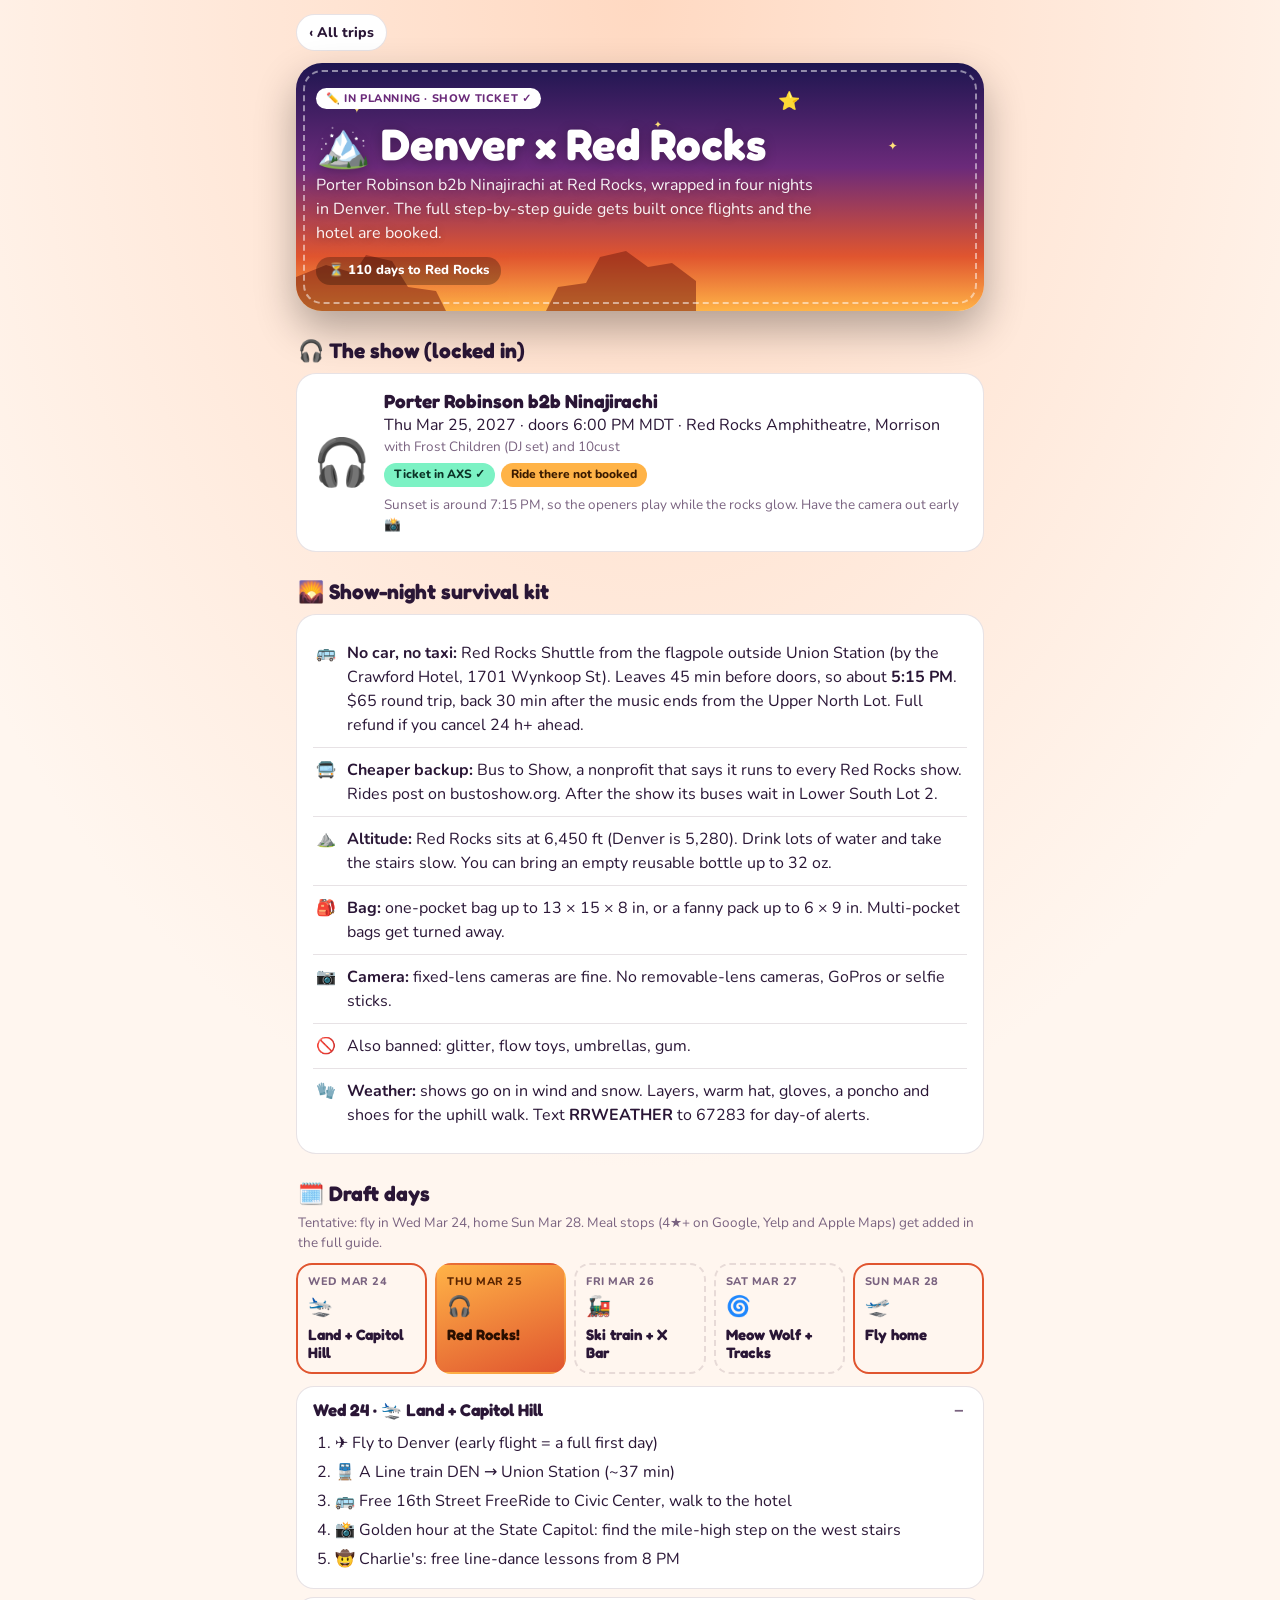
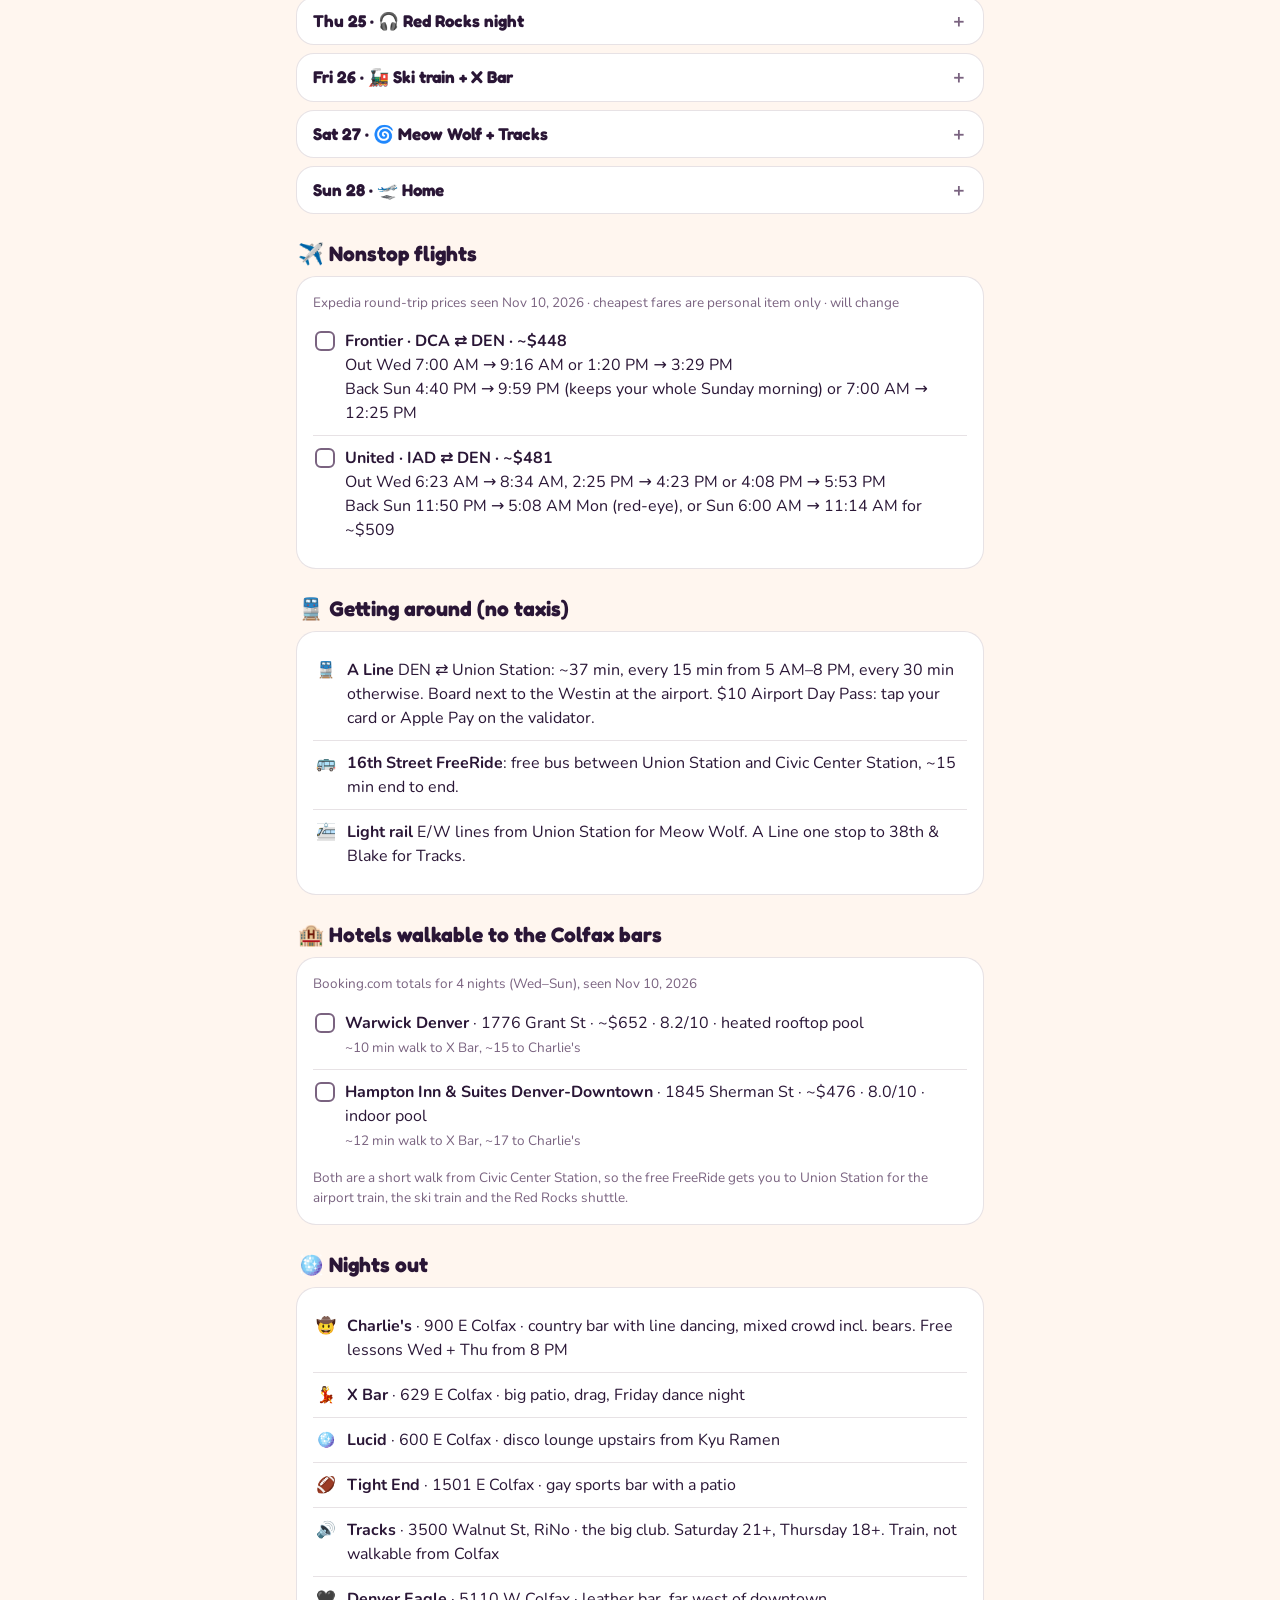
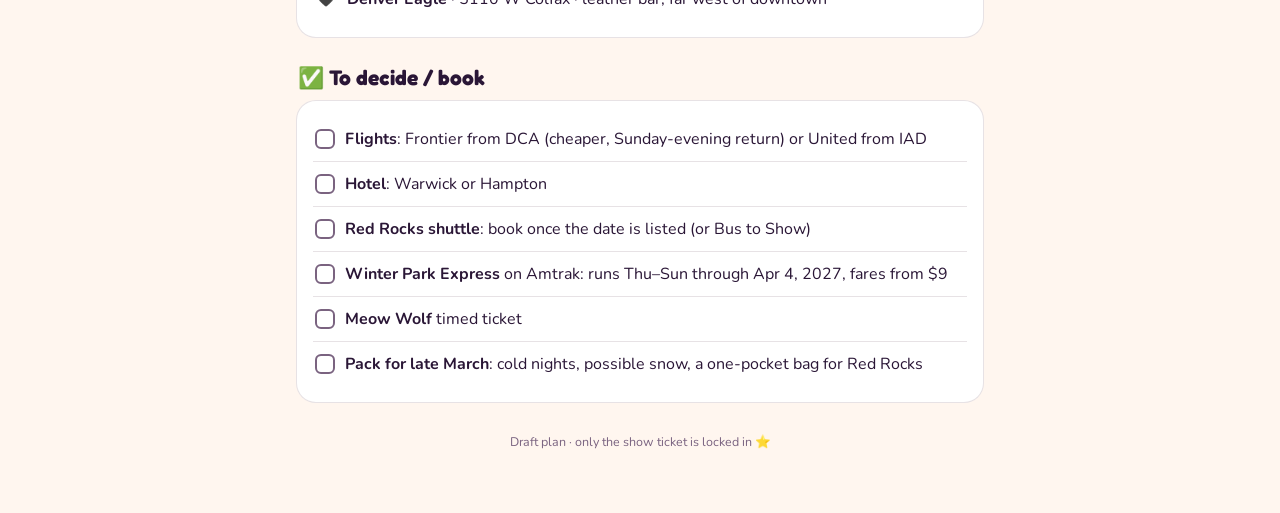
==== colorado/index.html @ 134fd7a4 "Add Colorado / Red Rocks trip (in planning) Draft plan page for Porter Robinson b2b Ninajirachi at R" ====
<!doctype html>
<html lang="en">
<head>
  <meta charset="utf-8" />
  <meta name="viewport" content="width=device-width, initial-scale=1, viewport-fit=cover" />
  <meta name="robots" content="noindex, nofollow" />
  <meta name="theme-color" content="#1e1650" />
  <meta name="apple-mobile-web-app-capable" content="yes" />
  <meta name="apple-mobile-web-app-status-bar-style" content="black-translucent" />
  <meta name="apple-mobile-web-app-title" content="Ian × Red Rocks" />
  <title>Ian × Red Rocks 2027</title>
  <link rel="icon" href="../icons/icon-192.png" />
  <link rel="apple-touch-icon" href="../icons/apple-touch-icon.png" />
  <link rel="preconnect" href="https://fonts.googleapis.com" />
  <link rel="preconnect" href="https://fonts.gstatic.com" crossorigin />
  <link href="https://fonts.googleapis.com/css2?family=Fredoka:wght@500;600;700&family=Nunito:wght@600;700;800&display=swap" rel="stylesheet" />
  <style>
    :root {
      --bg: #1e1650; --bg2: #5a2470; --card: #2a2063; --ink: #fff7f2; --muted: #c9bde6;
      --rock: #e0552f; --sun: #ffb347; --star: #ffe27a; --line: rgba(255,255,255,.12);
    }
    @media (prefers-color-scheme: light) {
      :root:not([data-theme="dark"]) { --bg: #fff6ef; --bg2: #ffd9c2; --card: #ffffff; --ink: #2a1636; --muted: #7a6380; --line: rgba(60,20,40,.12); }
    }
    * { box-sizing: border-box; }
    body {
      margin: 0; min-height: 100vh; background: var(--bg); color: var(--ink);
      font: 16px/1.5 "Nunito", system-ui, sans-serif;
      background-image: radial-gradient(90% 45% at 50% 0%, var(--bg2), transparent 70%); background-repeat: no-repeat;
    }
    main { max-width: 720px; margin: 0 auto; padding: calc(env(safe-area-inset-top, 0px) + 14px) 16px 48px; }
    a { color: inherit; }
    .back { display: inline-block; margin-bottom: 12px; padding: 7px 12px; border-radius: 999px; background: var(--card); border: 1px solid var(--line); text-decoration: none; font-weight: 800; font-size: 14px; }

    /* hero: Red Rocks at sunset, wish stars on top */
    .hero {
      position: relative; overflow: hidden; border-radius: 26px; padding: 22px 20px 26px; color: #fff; isolation: isolate;
      background: linear-gradient(180deg, #1e1650 0%, #6b2a7a 42%, #e0552f 78%, #ffb347 100%);
      box-shadow: 0 18px 40px rgba(0,0,0,.3); outline: 2px dashed rgba(255,255,255,.5); outline-offset: -9px;
    }
    .hero .tag { display: inline-block; padding: 4px 10px; border-radius: 999px; background: #fff; color: #6b2a7a; font: 800 11px/1.2 "Nunito", sans-serif; letter-spacing: .6px; text-transform: uppercase; }
    .hero h1 { margin: 12px 0 4px; font: 700 clamp(32px, 9vw, 44px)/1.05 "Fredoka", sans-serif; text-shadow: 0 2px 12px rgba(0,0,0,.25); }
    .hero p { margin: 6px 0 0; opacity: .95; max-width: 32em; text-shadow: 0 1px 8px rgba(0,0,0,.25); }
    .hero .count { display: inline-block; margin-top: 12px; padding: 6px 12px; border-radius: 999px; background: rgba(0,0,0,.28); font: 800 13px/1.2 "Nunito", sans-serif; }
    .hero .rocks { position: absolute; left: 0; right: 0; bottom: 0; height: 64px; z-index: -1; opacity: .55; }
    .hero .stars span { position: absolute; z-index: -1; color: var(--star); animation: twinkle 3s ease-in-out infinite; }
    @keyframes twinkle { 50% { opacity: .25; transform: scale(.8); } }

    h2 { margin: 28px 2px 10px; font: 700 21px/1.15 "Fredoka", sans-serif; }
    .card { background: var(--card); border: 1px solid var(--line); border-radius: 20px; padding: 16px; }
    .card + .card { margin-top: 10px; }
    .muted { color: var(--muted); }
    .small { font-size: 13.5px; }

    .event { display: grid; grid-template-columns: auto 1fr; gap: 14px; align-items: center; }
    .event .big { font-size: 46px; line-height: 1; }
    .event b { font: 700 19px/1.2 "Fredoka", sans-serif; display: block; }
    .chip { display: inline-block; margin: 6px 6px 0 0; padding: 4px 10px; border-radius: 999px; font: 800 12px/1.3 "Nunito", sans-serif; }
    .chip.ok { background: #7cf2c4; color: #0b3326; }
    .chip.tbd { background: var(--sun); color: #3a1a00; }

    .days { display: grid; grid-template-columns: repeat(auto-fill, minmax(118px, 1fr)); gap: 8px; }
    .day { border-radius: 16px; padding: 10px; border: 2px dashed var(--line); min-height: 92px; }
    .day .d { font: 800 11px/1.2 "Nunito", sans-serif; text-transform: uppercase; letter-spacing: .5px; color: var(--muted); }
    .day .n { font: 700 15px/1.2 "Fredoka", sans-serif; margin-top: 4px; }
    .day .e { font-size: 20px; margin-top: 4px; }
    .day.locked { border-style: solid; border-color: transparent; background: linear-gradient(160deg, #ffb347, #e0552f); color: #2a0f00; }
    .day.locked .d { color: #5a2400; }
    .day.move { border-style: solid; border-color: var(--rock); }

    details.plan { background: var(--card); border: 1px solid var(--line); border-radius: 18px; padding: 12px 16px; }
    details.plan + details.plan { margin-top: 8px; }
    details.plan summary { cursor: pointer; font: 700 17px/1.3 "Fredoka", sans-serif; list-style: none; }
    details.plan summary::-webkit-details-marker { display: none; }
    details.plan summary::after { content: "＋"; float: right; color: var(--muted); }
    details.plan[open] summary::after { content: "－"; }
    details.plan ol { margin: 10px 0 2px; padding-left: 22px; }
    details.plan li { margin: 5px 0; }

    .todo { list-style: none; margin: 0; padding: 0; }
    .todo li { display: flex; gap: 10px; padding: 10px 2px; border-top: 1px solid var(--line); }
    .todo li:first-child { border-top: 0; }
    .todo .box { flex: none; width: 20px; height: 20px; margin-top: 2px; border-radius: 6px; border: 2px solid var(--muted); }
    .todo .ico { flex: none; width: 22px; text-align: center; }
    .foot { margin-top: 30px; text-align: center; color: var(--muted); font-size: 12.5px; }
    @media (prefers-reduced-motion: reduce) { * { animation: none !important; } }
  </style>
</head>
<body>
  <main>
    <a class="back" href="../">‹ All trips</a>

    <section class="hero">
      <div class="stars" aria-hidden="true">
        <span style="left:8%;top:14%;font-size:14px">✦</span>
        <span style="left:70%;top:10%;font-size:18px;animation-delay:-1s">⭐</span>
        <span style="left:86%;top:30%;font-size:12px;animation-delay:-2s">✦</span>
        <span style="left:52%;top:22%;font-size:10px;animation-delay:-.5s">✦</span>
      </div>
      <svg class="rocks" viewBox="0 0 400 64" preserveAspectRatio="none" aria-hidden="true">
        <path d="M0 64 L0 30 L30 18 L58 26 L70 8 L96 14 L112 40 L140 44 L150 64 Z" fill="#7a1f12" />
        <path d="M250 64 L262 40 L290 36 L304 10 L330 4 L352 20 L376 16 L400 34 L400 64 Z" fill="#7a1f12" />
      </svg>
      <span class="tag">✏️ In planning · show ticket ✓</span>
      <h1>🏔️ Denver × Red Rocks</h1>
      <p>Porter Robinson b2b Ninajirachi at Red Rocks, wrapped in four nights in Denver. The full step-by-step guide gets built once flights and the hotel are booked.</p>
      <span class="count" id="count"></span>
    </section>

    <h2>🎧 The show (locked in)</h2>
    <div class="card event">
      <div class="big" aria-hidden="true">🎧</div>
      <div>
        <b>Porter Robinson b2b Ninajirachi</b>
        <div>Thu Mar 25, 2027 · doors 6:00 PM MDT · Red Rocks Amphitheatre, Morrison</div>
        <div class="small muted">with Frost Children (DJ set) and 10cust</div>
        <span class="chip ok">Ticket in AXS ✓</span><span class="chip tbd">Ride there not booked</span>
        <div class="small muted" style="margin-top:8px">Sunset is around 7:15 PM, so the openers play while the rocks glow. Have the camera out early 📸</div>
      </div>
    </div>

    <h2>🌄 Show-night survival kit</h2>
    <div class="card">
      <ul class="todo">
        <li><span class="ico">🚌</span><span><b>No car, no taxi:</b> Red Rocks Shuttle from the flagpole outside Union Station (by the Crawford Hotel, 1701 Wynkoop St). Leaves 45 min before doors, so about <b>5:15 PM</b>. $65 round trip, back 30 min after the music ends from the Upper North Lot. Full refund if you cancel 24 h+ ahead.</span></li>
        <li><span class="ico">🚍</span><span><b>Cheaper backup:</b> Bus to Show, a nonprofit that says it runs to every Red Rocks show. Rides post on bustoshow.org. After the show its buses wait in Lower South Lot 2.</span></li>
        <li><span class="ico">⛰️</span><span><b>Altitude:</b> Red Rocks sits at 6,450 ft (Denver is 5,280). Drink lots of water and take the stairs slow. You can bring an empty reusable bottle up to 32 oz.</span></li>
        <li><span class="ico">🎒</span><span><b>Bag:</b> one-pocket bag up to 13 × 15 × 8 in, or a fanny pack up to 6 × 9 in. Multi-pocket bags get turned away.</span></li>
        <li><span class="ico">📷</span><span><b>Camera:</b> fixed-lens cameras are fine. No removable-lens cameras, GoPros or selfie sticks.</span></li>
        <li><span class="ico">🚫</span><span>Also banned: glitter, flow toys, umbrellas, gum.</span></li>
        <li><span class="ico">🧤</span><span><b>Weather:</b> shows go on in wind and snow. Layers, warm hat, gloves, a poncho and shoes for the uphill walk. Text <b>RRWEATHER</b> to 67283 for day-of alerts.</span></li>
      </ul>
    </div>

    <h2>🗓️ Draft days</h2>
    <p class="small muted" style="margin:-4px 2px 10px">Tentative: fly in Wed Mar 24, home Sun Mar 28. Meal stops (4★+ on Google, Yelp and Apple Maps) get added in the full guide.</p>
    <div class="days" id="days"></div>

    <div style="margin-top:12px">
      <details class="plan" open>
        <summary>Wed 24 · 🛬 Land + Capitol Hill</summary>
        <ol>
          <li>✈️ Fly to Denver (early flight = a full first day)</li>
          <li>🚆 A Line train DEN → Union Station (~37 min)</li>
          <li>🚌 Free 16th Street FreeRide to Civic Center, walk to the hotel</li>
          <li>📸 Golden hour at the State Capitol: find the mile-high step on the west stairs</li>
          <li>🤠 Charlie's: free line-dance lessons from 8 PM</li>
        </ol>
      </details>
      <details class="plan">
        <summary>Thu 25 · 🎧 Red Rocks night</summary>
        <ol>
          <li>😴 Sleep in, then a big lunch (you'll be on your feet all night)</li>
          <li>📸 Union Station + Larimer Square photo walk</li>
          <li>🚌 ~5:15 PM shuttle from the Union Station flagpole (confirm the time in their day-before email)</li>
          <li>🌄 Grab a spot, shoot the rocks at sunset (~7:15 PM)</li>
          <li>🎧 Frost Children → 10cust → Porter Robinson b2b Ninajirachi</li>
          <li>🚌 Shuttle back 30 min after the last song</li>
        </ol>
      </details>
      <details class="plan">
        <summary>Fri 26 · 🚂 Ski train + X Bar</summary>
        <ol>
          <li>🚂 7:00 AM Winter Park Express from Union Station → Winter Park Resort 9:15 AM</li>
          <li>🏔️ Snow day: ski/board or just mountain photos. The train passes through the 6.2-mile Moffat Tunnel under the Continental Divide</li>
          <li>🚂 4:35 PM train back → Union Station 7:05 PM</li>
          <li>🪩 X Bar: Friday is its all-night dance party</li>
        </ol>
      </details>
      <details class="plan">
        <summary>Sat 27 · 🌀 Meow Wolf + Tracks</summary>
        <ol>
          <li>😴 Sleep in</li>
          <li>🚈 E or W light rail from Union Station → Empower Field at Mile High station, ~6-min walk</li>
          <li>🌀 Meow Wolf Convergence Station (timed ticket, from $37). Wildly photogenic</li>
          <li>🚆 A Line one stop from Union Station → 38th &amp; Blake, ~5-min walk</li>
          <li>🪩 Tracks: Saturday is the big night (21+), peaks after midnight</li>
        </ol>
      </details>
      <details class="plan">
        <summary>Sun 28 · 🛫 Home</summary>
        <ol>
          <li>🥞 Brunch + pack</li>
          <li>🚆 A Line back to DEN (leave Union Station ~2.5 h before your flight)</li>
          <li>🛫 Fly home</li>
        </ol>
      </details>
    </div>

    <h2>✈️ Nonstop flights</h2>
    <div class="card">
      <div class="small muted" style="margin-bottom:6px">Expedia round-trip prices seen Nov 10, 2026 · cheapest fares are personal item only · will change</div>
      <ul class="todo">
        <li><span class="box"></span><span><b>Frontier · DCA ⇄ DEN · ~$448</b><br>Out Wed 7:00 AM → 9:16 AM or 1:20 PM → 3:29 PM<br>Back Sun 4:40 PM → 9:59 PM (keeps your whole Sunday morning) or 7:00 AM → 12:25 PM</span></li>
        <li><span class="box"></span><span><b>United · IAD ⇄ DEN · ~$481</b><br>Out Wed 6:23 AM → 8:34 AM, 2:25 PM → 4:23 PM or 4:08 PM → 5:53 PM<br>Back Sun 11:50 PM → 5:08 AM Mon (red-eye), or Sun 6:00 AM → 11:14 AM for ~$509</span></li>
      </ul>
    </div>

    <h2>🚆 Getting around (no taxis)</h2>
    <div class="card">
      <ul class="todo">
        <li><span class="ico">🚆</span><span><b>A Line</b> DEN ⇄ Union Station: ~37 min, every 15 min from 5 AM–8 PM, every 30 min otherwise. Board next to the Westin at the airport. $10 Airport Day Pass: tap your card or Apple Pay on the validator.</span></li>
        <li><span class="ico">🚌</span><span><b>16th Street FreeRide</b>: free bus between Union Station and Civic Center Station, ~15 min end to end.</span></li>
        <li><span class="ico">🚈</span><span><b>Light rail</b> E/W lines from Union Station for Meow Wolf. A Line one stop to 38th &amp; Blake for Tracks.</span></li>
      </ul>
    </div>

    <h2>🏨 Hotels walkable to the Colfax bars</h2>
    <div class="card">
      <div class="small muted" style="margin-bottom:6px">Booking.com totals for 4 nights (Wed–Sun), seen Nov 10, 2026</div>
      <ul class="todo">
        <li><span class="box"></span><span><b>Warwick Denver</b> · 1776 Grant St · ~$652 · 8.2/10 · heated rooftop pool<br><span class="small muted">~10 min walk to X Bar, ~15 to Charlie's</span></span></li>
        <li><span class="box"></span><span><b>Hampton Inn &amp; Suites Denver-Downtown</b> · 1845 Sherman St · ~$476 · 8.0/10 · indoor pool<br><span class="small muted">~12 min walk to X Bar, ~17 to Charlie's</span></span></li>
      </ul>
      <div class="small muted" style="margin-top:6px">Both are a short walk from Civic Center Station, so the free FreeRide gets you to Union Station for the airport train, the ski train and the Red Rocks shuttle.</div>
    </div>

    <h2>🪩 Nights out</h2>
    <div class="card">
      <ul class="todo">
        <li><span class="ico">🤠</span><span><b>Charlie's</b> · 900 E Colfax · country bar with line dancing, mixed crowd incl. bears. Free lessons Wed + Thu from 8 PM</span></li>
        <li><span class="ico">💃</span><span><b>X Bar</b> · 629 E Colfax · big patio, drag, Friday dance night</span></li>
        <li><span class="ico">🪩</span><span><b>Lucid</b> · 600 E Colfax · disco lounge upstairs from Kyu Ramen</span></li>
        <li><span class="ico">🏈</span><span><b>Tight End</b> · 1501 E Colfax · gay sports bar with a patio</span></li>
        <li><span class="ico">🔊</span><span><b>Tracks</b> · 3500 Walnut St, RiNo · the big club. Saturday 21+, Thursday 18+. Train, not walkable from Colfax</span></li>
        <li><span class="ico">🖤</span><span><b>Denver Eagle</b> · 5110 W Colfax · leather bar, far west of downtown</span></li>
      </ul>
    </div>

    <h2>✅ To decide / book</h2>
    <div class="card">
      <ul class="todo">
        <li><span class="box"></span><span><b>Flights</b>: Frontier from DCA (cheaper, Sunday-evening return) or United from IAD</span></li>
        <li><span class="box"></span><span><b>Hotel</b>: Warwick or Hampton</span></li>
        <li><span class="box"></span><span><b>Red Rocks shuttle</b>: book once the date is listed (or Bus to Show)</span></li>
        <li><span class="box"></span><span><b>Winter Park Express</b> on Amtrak: runs Thu–Sun through Apr 4, 2027, fares from $9</span></li>
        <li><span class="box"></span><span><b>Meow Wolf</b> timed ticket</span></li>
        <li><span class="box"></span><span><b>Pack for late March</b>: cold nights, possible snow, a one-pocket bag for Red Rocks</span></li>
      </ul>
    </div>

    <p class="foot">Draft plan · only the show ticket is locked in ⭐</p>
  </main>

  <script>
    (() => {
      const plan = [
        { n: "Land + Capitol Hill", e: "🛬", k: "move" },
        { n: "Red Rocks!", e: "🎧", k: "locked" },
        { n: "Ski train + X Bar", e: "🚂", k: "" },
        { n: "Meow Wolf + Tracks", e: "🌀", k: "" },
        { n: "Fly home", e: "🛫", k: "move" },
      ];
      const wd = ["Sun", "Mon", "Tue", "Wed", "Thu", "Fri", "Sat"];
      const start = Date.UTC(2027, 2, 24);
      document.getElementById("days").innerHTML = plan.map((p, i) => {
        const d = new Date(start + i * 864e5);
        return `<div class="day ${p.k}"><div class="d">${wd[d.getUTCDay()]} Mar ${d.getUTCDate()}</div><div class="e">${p.e}</div><div class="n">${p.n}</div></div>`;
      }).join("");

      // countdown to the show (Thu Mar 25, 2027)
      const now = new Date();
      const today = Date.UTC(now.getFullYear(), now.getMonth(), now.getDate());
      const n = Math.round((Date.UTC(2027, 2, 25) - today) / 864e5);
      document.getElementById("count").textContent =
        n > 1 ? `⏳ ${n} days to Red Rocks` : n === 1 ? "⏳ Red Rocks is tomorrow!" : n === 0 ? "🎧 Show day!!" : "⭐ Wish granted";
    })();
  </script>
</body>
</html>
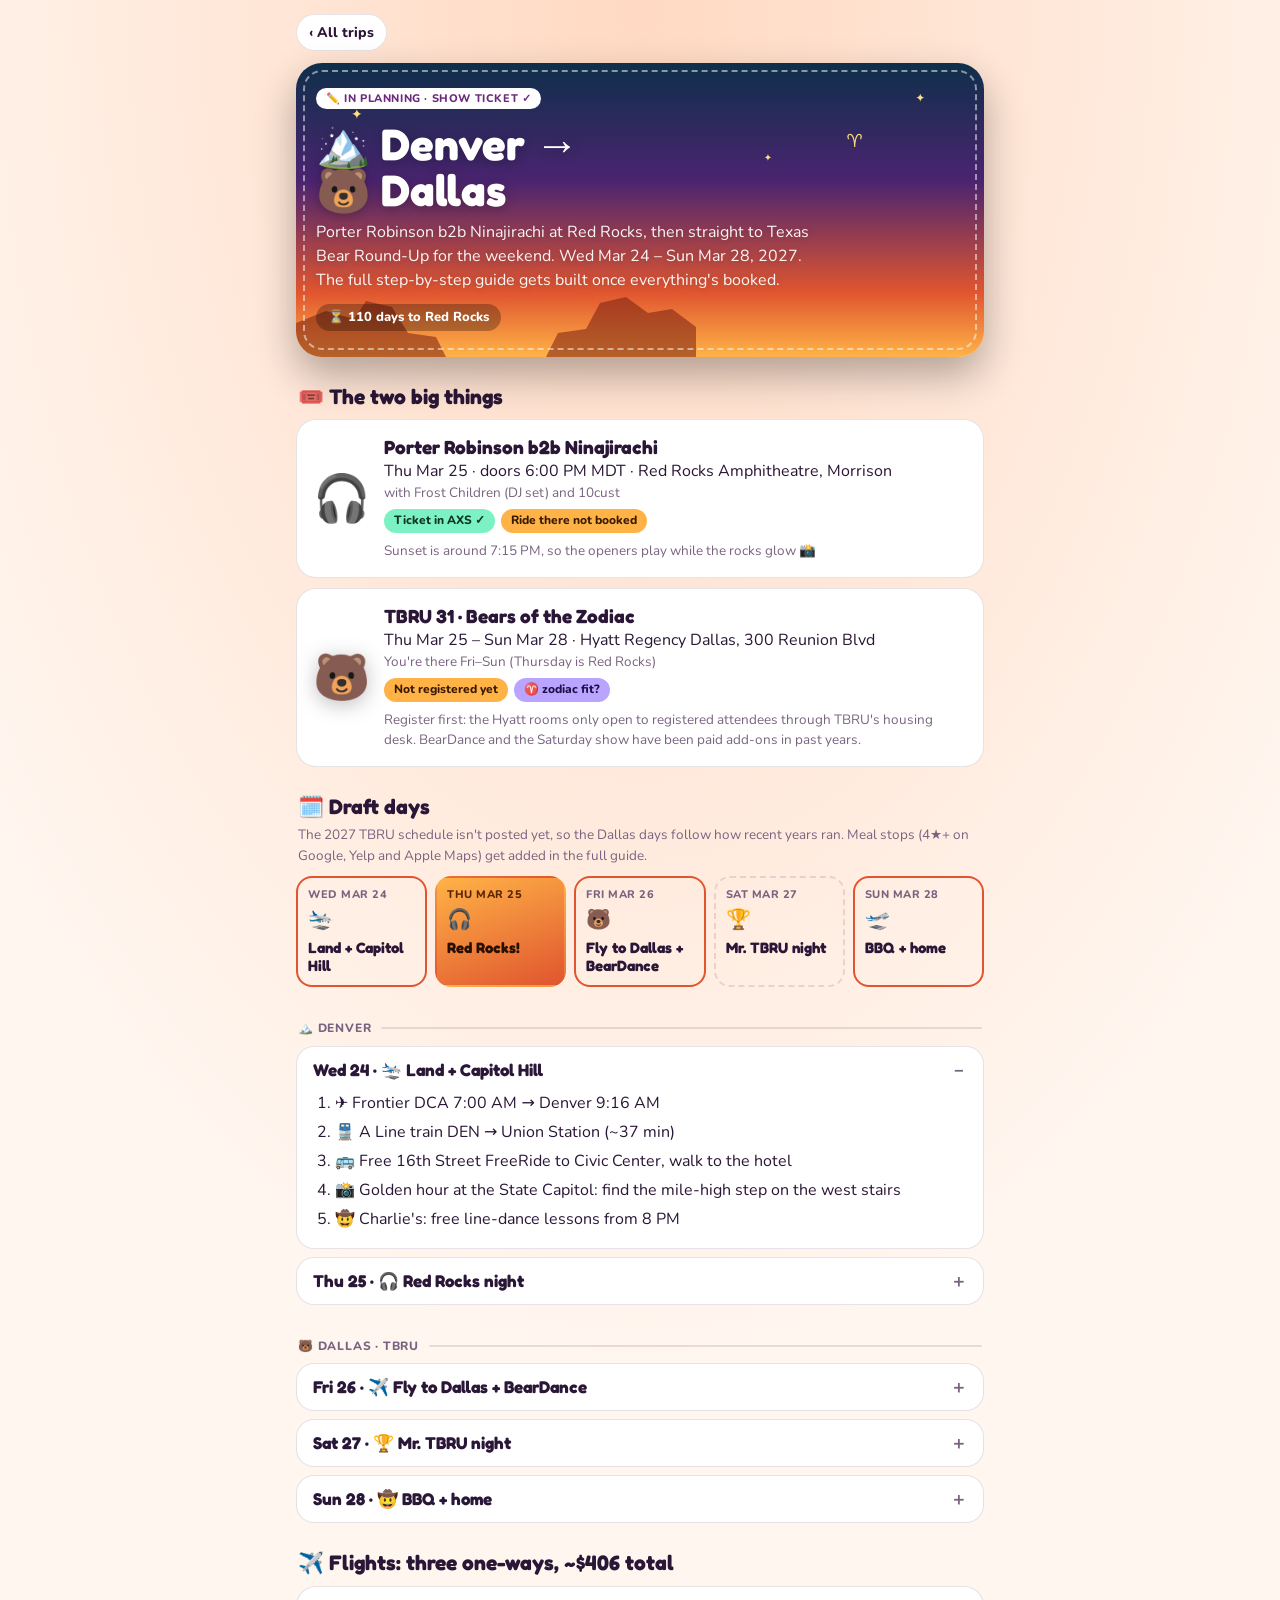
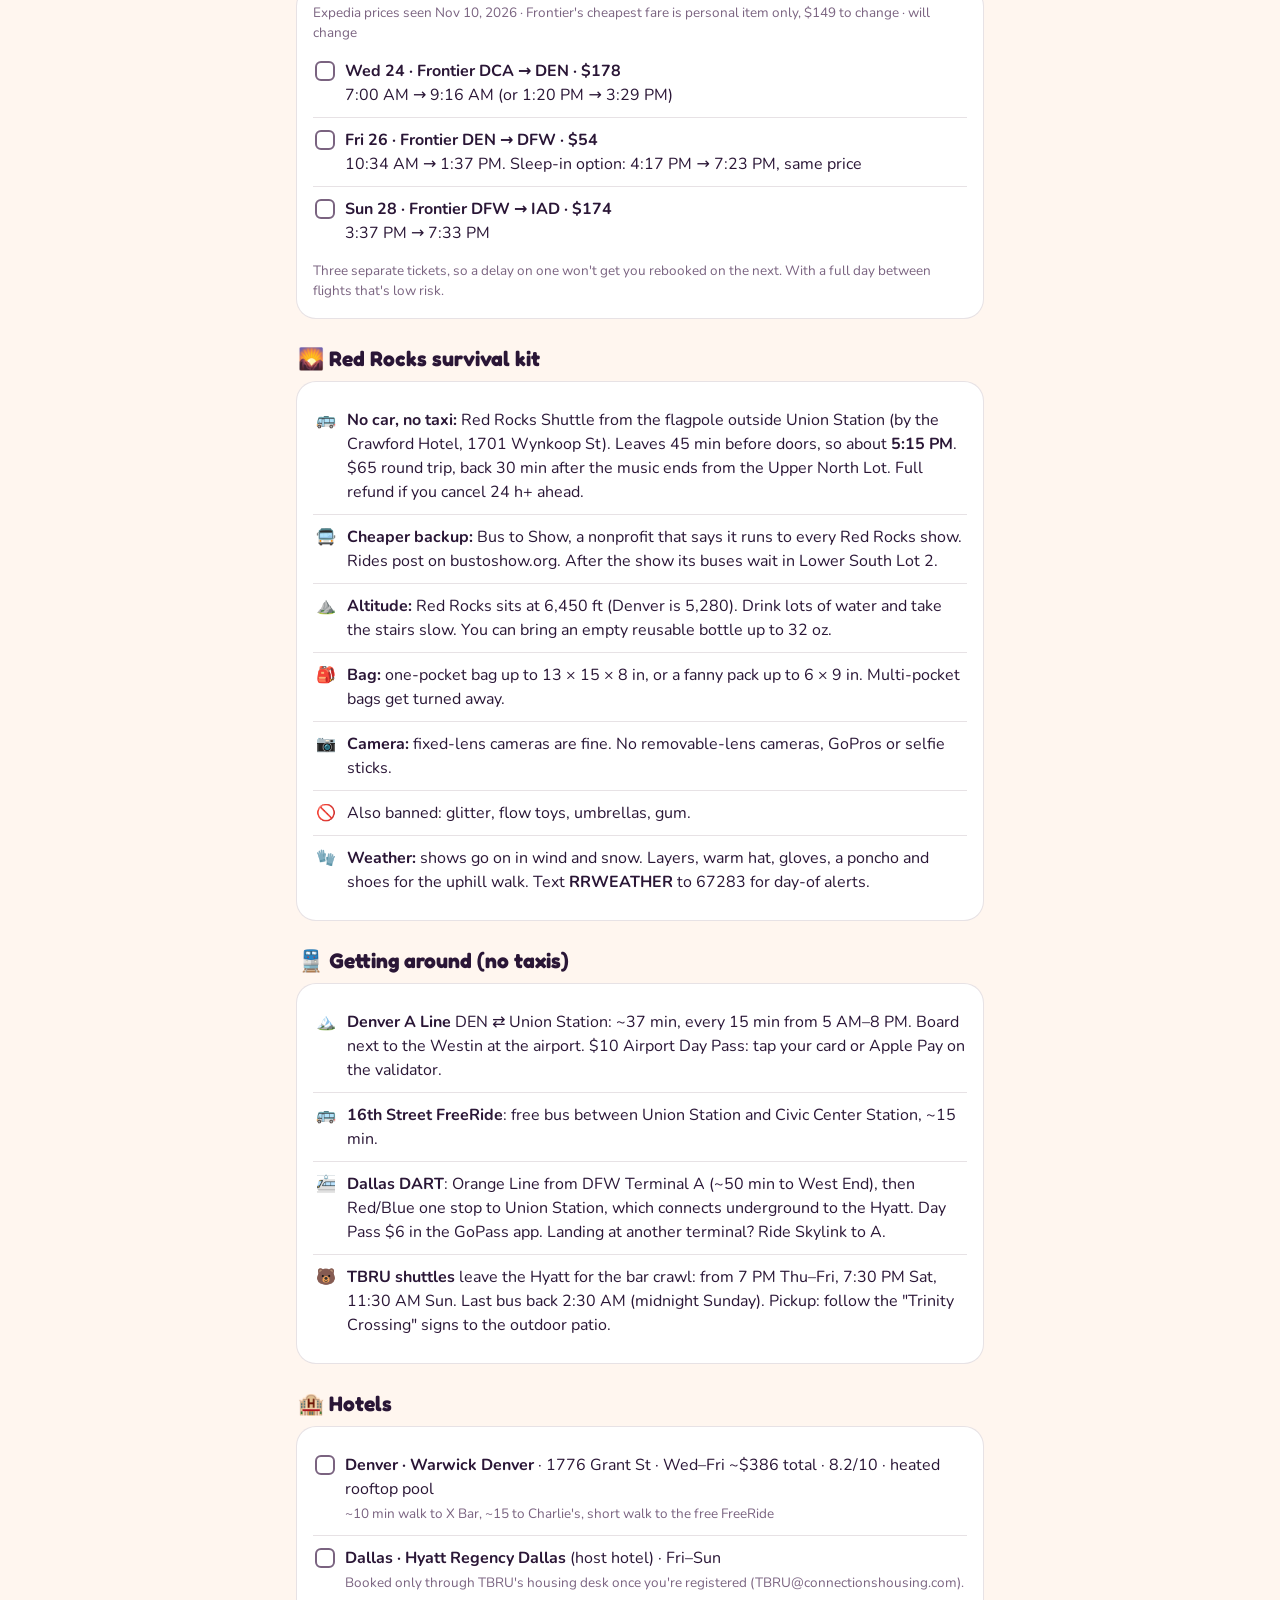
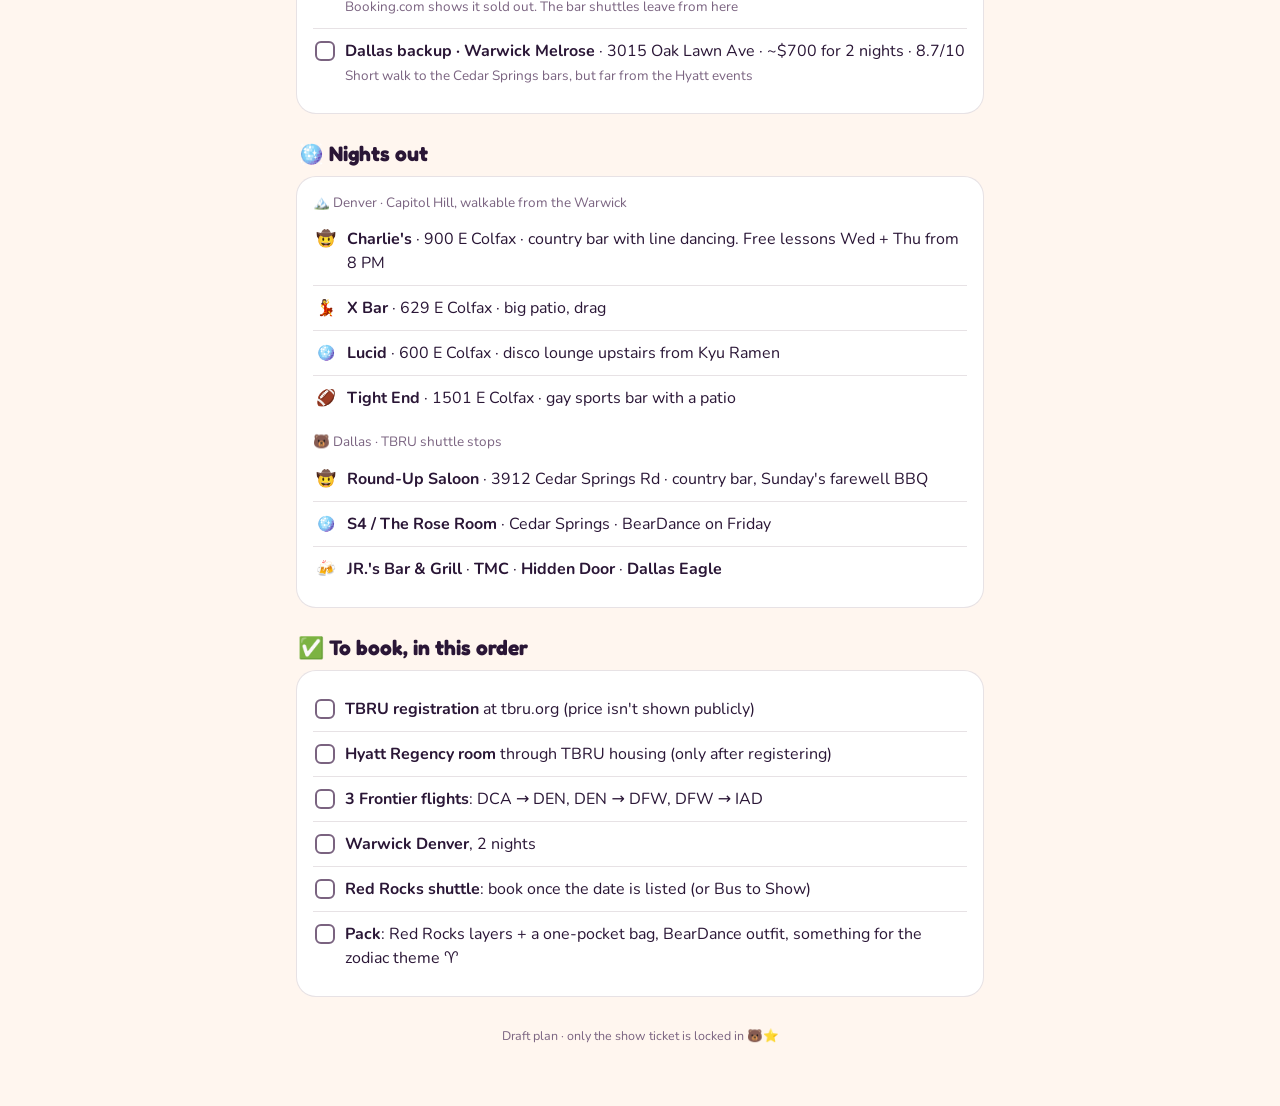
==== commit 970f70f6: "Turn Colorado trip into Denver → Dallas (Red Rocks + TBRU 31) Red Rocks Thu Mar 25, then fly to Dall" ====
--- a/colorado/index.html
+++ b/colorado/index.html
@@ -2,269 +2,14 @@
 <html lang="en">
 <head>
   <meta charset="utf-8" />
-  <meta name="viewport" content="width=device-width, initial-scale=1, viewport-fit=cover" />
+  <meta name="viewport" content="width=device-width, initial-scale=1" />
   <meta name="robots" content="noindex, nofollow" />
-  <meta name="theme-color" content="#1e1650" />
-  <meta name="apple-mobile-web-app-capable" content="yes" />
-  <meta name="apple-mobile-web-app-status-bar-style" content="black-translucent" />
-  <meta name="apple-mobile-web-app-title" content="Ian × Red Rocks" />
-  <title>Ian × Red Rocks 2027</title>
-  <link rel="icon" href="../icons/icon-192.png" />
-  <link rel="apple-touch-icon" href="../icons/apple-touch-icon.png" />
-  <link rel="preconnect" href="https://fonts.googleapis.com" />
-  <link rel="preconnect" href="https://fonts.gstatic.com" crossorigin />
-  <link href="https://fonts.googleapis.com/css2?family=Fredoka:wght@500;600;700&family=Nunito:wght@600;700;800&display=swap" rel="stylesheet" />
-  <style>
-    :root {
-      --bg: #1e1650; --bg2: #5a2470; --card: #2a2063; --ink: #fff7f2; --muted: #c9bde6;
-      --rock: #e0552f; --sun: #ffb347; --star: #ffe27a; --line: rgba(255,255,255,.12);
-    }
-    @media (prefers-color-scheme: light) {
-      :root:not([data-theme="dark"]) { --bg: #fff6ef; --bg2: #ffd9c2; --card: #ffffff; --ink: #2a1636; --muted: #7a6380; --line: rgba(60,20,40,.12); }
-    }
-    * { box-sizing: border-box; }
-    body {
-      margin: 0; min-height: 100vh; background: var(--bg); color: var(--ink);
-      font: 16px/1.5 "Nunito", system-ui, sans-serif;
-      background-image: radial-gradient(90% 45% at 50% 0%, var(--bg2), transparent 70%); background-repeat: no-repeat;
-    }
-    main { max-width: 720px; margin: 0 auto; padding: calc(env(safe-area-inset-top, 0px) + 14px) 16px 48px; }
-    a { color: inherit; }
-    .back { display: inline-block; margin-bottom: 12px; padding: 7px 12px; border-radius: 999px; background: var(--card); border: 1px solid var(--line); text-decoration: none; font-weight: 800; font-size: 14px; }
-
-    /* hero: Red Rocks at sunset, wish stars on top */
-    .hero {
-      position: relative; overflow: hidden; border-radius: 26px; padding: 22px 20px 26px; color: #fff; isolation: isolate;
-      background: linear-gradient(180deg, #1e1650 0%, #6b2a7a 42%, #e0552f 78%, #ffb347 100%);
-      box-shadow: 0 18px 40px rgba(0,0,0,.3); outline: 2px dashed rgba(255,255,255,.5); outline-offset: -9px;
-    }
-    .hero .tag { display: inline-block; padding: 4px 10px; border-radius: 999px; background: #fff; color: #6b2a7a; font: 800 11px/1.2 "Nunito", sans-serif; letter-spacing: .6px; text-transform: uppercase; }
-    .hero h1 { margin: 12px 0 4px; font: 700 clamp(32px, 9vw, 44px)/1.05 "Fredoka", sans-serif; text-shadow: 0 2px 12px rgba(0,0,0,.25); }
-    .hero p { margin: 6px 0 0; opacity: .95; max-width: 32em; text-shadow: 0 1px 8px rgba(0,0,0,.25); }
-    .hero .count { display: inline-block; margin-top: 12px; padding: 6px 12px; border-radius: 999px; background: rgba(0,0,0,.28); font: 800 13px/1.2 "Nunito", sans-serif; }
-    .hero .rocks { position: absolute; left: 0; right: 0; bottom: 0; height: 64px; z-index: -1; opacity: .55; }
-    .hero .stars span { position: absolute; z-index: -1; color: var(--star); animation: twinkle 3s ease-in-out infinite; }
-    @keyframes twinkle { 50% { opacity: .25; transform: scale(.8); } }
-
-    h2 { margin: 28px 2px 10px; font: 700 21px/1.15 "Fredoka", sans-serif; }
-    .card { background: var(--card); border: 1px solid var(--line); border-radius: 20px; padding: 16px; }
-    .card + .card { margin-top: 10px; }
-    .muted { color: var(--muted); }
-    .small { font-size: 13.5px; }
-
-    .event { display: grid; grid-template-columns: auto 1fr; gap: 14px; align-items: center; }
-    .event .big { font-size: 46px; line-height: 1; }
-    .event b { font: 700 19px/1.2 "Fredoka", sans-serif; display: block; }
-    .chip { display: inline-block; margin: 6px 6px 0 0; padding: 4px 10px; border-radius: 999px; font: 800 12px/1.3 "Nunito", sans-serif; }
-    .chip.ok { background: #7cf2c4; color: #0b3326; }
-    .chip.tbd { background: var(--sun); color: #3a1a00; }
-
-    .days { display: grid; grid-template-columns: repeat(auto-fill, minmax(118px, 1fr)); gap: 8px; }
-    .day { border-radius: 16px; padding: 10px; border: 2px dashed var(--line); min-height: 92px; }
-    .day .d { font: 800 11px/1.2 "Nunito", sans-serif; text-transform: uppercase; letter-spacing: .5px; color: var(--muted); }
-    .day .n { font: 700 15px/1.2 "Fredoka", sans-serif; margin-top: 4px; }
-    .day .e { font-size: 20px; margin-top: 4px; }
-    .day.locked { border-style: solid; border-color: transparent; background: linear-gradient(160deg, #ffb347, #e0552f); color: #2a0f00; }
-    .day.locked .d { color: #5a2400; }
-    .day.move { border-style: solid; border-color: var(--rock); }
-
-    details.plan { background: var(--card); border: 1px solid var(--line); border-radius: 18px; padding: 12px 16px; }
-    details.plan + details.plan { margin-top: 8px; }
-    details.plan summary { cursor: pointer; font: 700 17px/1.3 "Fredoka", sans-serif; list-style: none; }
-    details.plan summary::-webkit-details-marker { display: none; }
-    details.plan summary::after { content: "＋"; float: right; color: var(--muted); }
-    details.plan[open] summary::after { content: "－"; }
-    details.plan ol { margin: 10px 0 2px; padding-left: 22px; }
-    details.plan li { margin: 5px 0; }
-
-    .todo { list-style: none; margin: 0; padding: 0; }
-    .todo li { display: flex; gap: 10px; padding: 10px 2px; border-top: 1px solid var(--line); }
-    .todo li:first-child { border-top: 0; }
-    .todo .box { flex: none; width: 20px; height: 20px; margin-top: 2px; border-radius: 6px; border: 2px solid var(--muted); }
-    .todo .ico { flex: none; width: 22px; text-align: center; }
-    .foot { margin-top: 30px; text-align: center; color: var(--muted); font-size: 12.5px; }
-    @media (prefers-reduced-motion: reduce) { * { animation: none !important; } }
-  </style>
+  <meta http-equiv="refresh" content="0; url=../denver-dallas/" />
+  <title>Denver → Dallas 2027</title>
+  <link rel="canonical" href="../denver-dallas/" />
 </head>
 <body>
-  <main>
-    <a class="back" href="../">‹ All trips</a>
-
-    <section class="hero">
-      <div class="stars" aria-hidden="true">
-        <span style="left:8%;top:14%;font-size:14px">✦</span>
-        <span style="left:70%;top:10%;font-size:18px;animation-delay:-1s">⭐</span>
-        <span style="left:86%;top:30%;font-size:12px;animation-delay:-2s">✦</span>
-        <span style="left:52%;top:22%;font-size:10px;animation-delay:-.5s">✦</span>
-      </div>
-      <svg class="rocks" viewBox="0 0 400 64" preserveAspectRatio="none" aria-hidden="true">
-        <path d="M0 64 L0 30 L30 18 L58 26 L70 8 L96 14 L112 40 L140 44 L150 64 Z" fill="#7a1f12" />
-        <path d="M250 64 L262 40 L290 36 L304 10 L330 4 L352 20 L376 16 L400 34 L400 64 Z" fill="#7a1f12" />
-      </svg>
-      <span class="tag">✏️ In planning · show ticket ✓</span>
-      <h1>🏔️ Denver × Red Rocks</h1>
-      <p>Porter Robinson b2b Ninajirachi at Red Rocks, wrapped in four nights in Denver. The full step-by-step guide gets built once flights and the hotel are booked.</p>
-      <span class="count" id="count"></span>
-    </section>
-
-    <h2>🎧 The show (locked in)</h2>
-    <div class="card event">
-      <div class="big" aria-hidden="true">🎧</div>
-      <div>
-        <b>Porter Robinson b2b Ninajirachi</b>
-        <div>Thu Mar 25, 2027 · doors 6:00 PM MDT · Red Rocks Amphitheatre, Morrison</div>
-        <div class="small muted">with Frost Children (DJ set) and 10cust</div>
-        <span class="chip ok">Ticket in AXS ✓</span><span class="chip tbd">Ride there not booked</span>
-        <div class="small muted" style="margin-top:8px">Sunset is around 7:15 PM, so the openers play while the rocks glow. Have the camera out early 📸</div>
-      </div>
-    </div>
-
-    <h2>🌄 Show-night survival kit</h2>
-    <div class="card">
-      <ul class="todo">
-        <li><span class="ico">🚌</span><span><b>No car, no taxi:</b> Red Rocks Shuttle from the flagpole outside Union Station (by the Crawford Hotel, 1701 Wynkoop St). Leaves 45 min before doors, so about <b>5:15 PM</b>. $65 round trip, back 30 min after the music ends from the Upper North Lot. Full refund if you cancel 24 h+ ahead.</span></li>
-        <li><span class="ico">🚍</span><span><b>Cheaper backup:</b> Bus to Show, a nonprofit that says it runs to every Red Rocks show. Rides post on bustoshow.org. After the show its buses wait in Lower South Lot 2.</span></li>
-        <li><span class="ico">⛰️</span><span><b>Altitude:</b> Red Rocks sits at 6,450 ft (Denver is 5,280). Drink lots of water and take the stairs slow. You can bring an empty reusable bottle up to 32 oz.</span></li>
-        <li><span class="ico">🎒</span><span><b>Bag:</b> one-pocket bag up to 13 × 15 × 8 in, or a fanny pack up to 6 × 9 in. Multi-pocket bags get turned away.</span></li>
-        <li><span class="ico">📷</span><span><b>Camera:</b> fixed-lens cameras are fine. No removable-lens cameras, GoPros or selfie sticks.</span></li>
-        <li><span class="ico">🚫</span><span>Also banned: glitter, flow toys, umbrellas, gum.</span></li>
-        <li><span class="ico">🧤</span><span><b>Weather:</b> shows go on in wind and snow. Layers, warm hat, gloves, a poncho and shoes for the uphill walk. Text <b>RRWEATHER</b> to 67283 for day-of alerts.</span></li>
-      </ul>
-    </div>
-
-    <h2>🗓️ Draft days</h2>
-    <p class="small muted" style="margin:-4px 2px 10px">Tentative: fly in Wed Mar 24, home Sun Mar 28. Meal stops (4★+ on Google, Yelp and Apple Maps) get added in the full guide.</p>
-    <div class="days" id="days"></div>
-
-    <div style="margin-top:12px">
-      <details class="plan" open>
-        <summary>Wed 24 · 🛬 Land + Capitol Hill</summary>
-        <ol>
-          <li>✈️ Fly to Denver (early flight = a full first day)</li>
-          <li>🚆 A Line train DEN → Union Station (~37 min)</li>
-          <li>🚌 Free 16th Street FreeRide to Civic Center, walk to the hotel</li>
-          <li>📸 Golden hour at the State Capitol: find the mile-high step on the west stairs</li>
-          <li>🤠 Charlie's: free line-dance lessons from 8 PM</li>
-        </ol>
-      </details>
-      <details class="plan">
-        <summary>Thu 25 · 🎧 Red Rocks night</summary>
-        <ol>
-          <li>😴 Sleep in, then a big lunch (you'll be on your feet all night)</li>
-          <li>📸 Union Station + Larimer Square photo walk</li>
-          <li>🚌 ~5:15 PM shuttle from the Union Station flagpole (confirm the time in their day-before email)</li>
-          <li>🌄 Grab a spot, shoot the rocks at sunset (~7:15 PM)</li>
-          <li>🎧 Frost Children → 10cust → Porter Robinson b2b Ninajirachi</li>
-          <li>🚌 Shuttle back 30 min after the last song</li>
-        </ol>
-      </details>
-      <details class="plan">
-        <summary>Fri 26 · 🚂 Ski train + X Bar</summary>
-        <ol>
-          <li>🚂 7:00 AM Winter Park Express from Union Station → Winter Park Resort 9:15 AM</li>
-          <li>🏔️ Snow day: ski/board or just mountain photos. The train passes through the 6.2-mile Moffat Tunnel under the Continental Divide</li>
-          <li>🚂 4:35 PM train back → Union Station 7:05 PM</li>
-          <li>🪩 X Bar: Friday is its all-night dance party</li>
-        </ol>
-      </details>
-      <details class="plan">
-        <summary>Sat 27 · 🌀 Meow Wolf + Tracks</summary>
-        <ol>
-          <li>😴 Sleep in</li>
-          <li>🚈 E or W light rail from Union Station → Empower Field at Mile High station, ~6-min walk</li>
-          <li>🌀 Meow Wolf Convergence Station (timed ticket, from $37). Wildly photogenic</li>
-          <li>🚆 A Line one stop from Union Station → 38th &amp; Blake, ~5-min walk</li>
-          <li>🪩 Tracks: Saturday is the big night (21+), peaks after midnight</li>
-        </ol>
-      </details>
-      <details class="plan">
-        <summary>Sun 28 · 🛫 Home</summary>
-        <ol>
-          <li>🥞 Brunch + pack</li>
-          <li>🚆 A Line back to DEN (leave Union Station ~2.5 h before your flight)</li>
-          <li>🛫 Fly home</li>
-        </ol>
-      </details>
-    </div>
-
-    <h2>✈️ Nonstop flights</h2>
-    <div class="card">
-      <div class="small muted" style="margin-bottom:6px">Expedia round-trip prices seen Nov 10, 2026 · cheapest fares are personal item only · will change</div>
-      <ul class="todo">
-        <li><span class="box"></span><span><b>Frontier · DCA ⇄ DEN · ~$448</b><br>Out Wed 7:00 AM → 9:16 AM or 1:20 PM → 3:29 PM<br>Back Sun 4:40 PM → 9:59 PM (keeps your whole Sunday morning) or 7:00 AM → 12:25 PM</span></li>
-        <li><span class="box"></span><span><b>United · IAD ⇄ DEN · ~$481</b><br>Out Wed 6:23 AM → 8:34 AM, 2:25 PM → 4:23 PM or 4:08 PM → 5:53 PM<br>Back Sun 11:50 PM → 5:08 AM Mon (red-eye), or Sun 6:00 AM → 11:14 AM for ~$509</span></li>
-      </ul>
-    </div>
-
-    <h2>🚆 Getting around (no taxis)</h2>
-    <div class="card">
-      <ul class="todo">
-        <li><span class="ico">🚆</span><span><b>A Line</b> DEN ⇄ Union Station: ~37 min, every 15 min from 5 AM–8 PM, every 30 min otherwise. Board next to the Westin at the airport. $10 Airport Day Pass: tap your card or Apple Pay on the validator.</span></li>
-        <li><span class="ico">🚌</span><span><b>16th Street FreeRide</b>: free bus between Union Station and Civic Center Station, ~15 min end to end.</span></li>
-        <li><span class="ico">🚈</span><span><b>Light rail</b> E/W lines from Union Station for Meow Wolf. A Line one stop to 38th &amp; Blake for Tracks.</span></li>
-      </ul>
-    </div>
-
-    <h2>🏨 Hotels walkable to the Colfax bars</h2>
-    <div class="card">
-      <div class="small muted" style="margin-bottom:6px">Booking.com totals for 4 nights (Wed–Sun), seen Nov 10, 2026</div>
-      <ul class="todo">
-        <li><span class="box"></span><span><b>Warwick Denver</b> · 1776 Grant St · ~$652 · 8.2/10 · heated rooftop pool<br><span class="small muted">~10 min walk to X Bar, ~15 to Charlie's</span></span></li>
-        <li><span class="box"></span><span><b>Hampton Inn &amp; Suites Denver-Downtown</b> · 1845 Sherman St · ~$476 · 8.0/10 · indoor pool<br><span class="small muted">~12 min walk to X Bar, ~17 to Charlie's</span></span></li>
-      </ul>
-      <div class="small muted" style="margin-top:6px">Both are a short walk from Civic Center Station, so the free FreeRide gets you to Union Station for the airport train, the ski train and the Red Rocks shuttle.</div>
-    </div>
-
-    <h2>🪩 Nights out</h2>
-    <div class="card">
-      <ul class="todo">
-        <li><span class="ico">🤠</span><span><b>Charlie's</b> · 900 E Colfax · country bar with line dancing, mixed crowd incl. bears. Free lessons Wed + Thu from 8 PM</span></li>
-        <li><span class="ico">💃</span><span><b>X Bar</b> · 629 E Colfax · big patio, drag, Friday dance night</span></li>
-        <li><span class="ico">🪩</span><span><b>Lucid</b> · 600 E Colfax · disco lounge upstairs from Kyu Ramen</span></li>
-        <li><span class="ico">🏈</span><span><b>Tight End</b> · 1501 E Colfax · gay sports bar with a patio</span></li>
-        <li><span class="ico">🔊</span><span><b>Tracks</b> · 3500 Walnut St, RiNo · the big club. Saturday 21+, Thursday 18+. Train, not walkable from Colfax</span></li>
-        <li><span class="ico">🖤</span><span><b>Denver Eagle</b> · 5110 W Colfax · leather bar, far west of downtown</span></li>
-      </ul>
-    </div>
-
-    <h2>✅ To decide / book</h2>
-    <div class="card">
-      <ul class="todo">
-        <li><span class="box"></span><span><b>Flights</b>: Frontier from DCA (cheaper, Sunday-evening return) or United from IAD</span></li>
-        <li><span class="box"></span><span><b>Hotel</b>: Warwick or Hampton</span></li>
-        <li><span class="box"></span><span><b>Red Rocks shuttle</b>: book once the date is listed (or Bus to Show)</span></li>
-        <li><span class="box"></span><span><b>Winter Park Express</b> on Amtrak: runs Thu–Sun through Apr 4, 2027, fares from $9</span></li>
-        <li><span class="box"></span><span><b>Meow Wolf</b> timed ticket</span></li>
-        <li><span class="box"></span><span><b>Pack for late March</b>: cold nights, possible snow, a one-pocket bag for Red Rocks</span></li>
-      </ul>
-    </div>
-
-    <p class="foot">Draft plan · only the show ticket is locked in ⭐</p>
-  </main>
-
-  <script>
-    (() => {
-      const plan = [
-        { n: "Land + Capitol Hill", e: "🛬", k: "move" },
-        { n: "Red Rocks!", e: "🎧", k: "locked" },
-        { n: "Ski train + X Bar", e: "🚂", k: "" },
-        { n: "Meow Wolf + Tracks", e: "🌀", k: "" },
-        { n: "Fly home", e: "🛫", k: "move" },
-      ];
-      const wd = ["Sun", "Mon", "Tue", "Wed", "Thu", "Fri", "Sat"];
-      const start = Date.UTC(2027, 2, 24);
-      document.getElementById("days").innerHTML = plan.map((p, i) => {
-        const d = new Date(start + i * 864e5);
-        return `<div class="day ${p.k}"><div class="d">${wd[d.getUTCDay()]} Mar ${d.getUTCDate()}</div><div class="e">${p.e}</div><div class="n">${p.n}</div></div>`;
-      }).join("");
-
-      // countdown to the show (Thu Mar 25, 2027)
-      const now = new Date();
-      const today = Date.UTC(now.getFullYear(), now.getMonth(), now.getDate());
-      const n = Math.round((Date.UTC(2027, 2, 25) - today) / 864e5);
-      document.getElementById("count").textContent =
-        n > 1 ? `⏳ ${n} days to Red Rocks` : n === 1 ? "⏳ Red Rocks is tomorrow!" : n === 0 ? "🎧 Show day!!" : "⭐ Wish granted";
-    })();
-  </script>
+  <p>This trip moved to <a href="../denver-dallas/">Denver → Dallas</a>.</p>
+  <script>location.replace("../denver-dallas/");</script>
 </body>
 </html>
